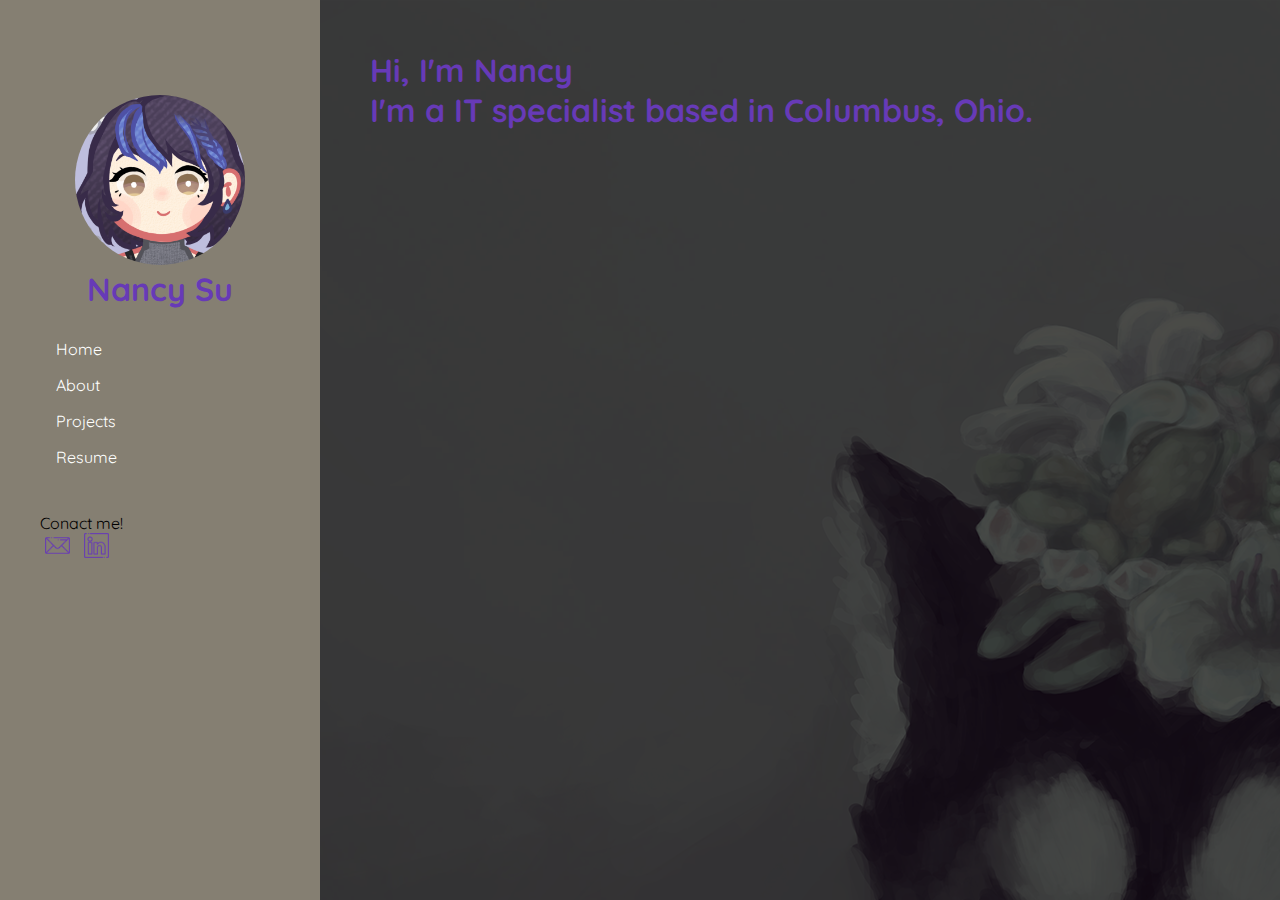
==== index.html @ 274ccd72 "update" ====
<!DOCTYPE html>
<html>
<head>
	<link rel="stylesheet" type="text/css" href="style.css">
<title>Home</title>
<style>

	@import url('https://fonts.googleapis.com/css2?family=Quicksand&display=swap');

	.transparent {
		zoom: 1;
		filter: alpha(opacity=50);
		opacity: 0.5;
	}
	:root{
		--bgColor: #121212;
		--primColor: #857f72;
		--secColor: #673AB7;
	}
	body {
		background-image: url("images/17d.png");
		font-family: 'Quicksand', sans-serif;
	}
	.sidebox {
		top:0;
		left: 0;
		bottom: 0;
		right: 75%;
    	background-color: var(--primColor);
		padding: 45px 40px;
		overflow-y: auto;
		position: absolute;
		width: auto;
		height: auto;
	}
	.main-section {
		display: block;
		color: white;
		top:0;
		left: 25%;
		bottom: 0;
		right:0;
    	background-color: rgba(0,0,0,.7);\
		overflow-y: auto;
		position: absolute;
		padding: 50px;
		width: auto;
		height: auto;
	}
	nav {
		padding-top: 30px;
		padding-bottom: 30px;
	}
	.navlist {
  	  list-style-type: none;
  	  overflow: hidden;
	}
	.navlistitem {
		text-align: left;
		float: center;
	}
	.navlistitem a {
	    text-decoration: none;
	    display: block;
	    padding-left: 16px;
	    padding-right: 16px;
	    padding-bottom: 16px;
	    color: white;
	}
	.navlistitem a:hover {
  	  color: var(--secColor);
	}
	.headshot {
		margin-top: 50px;
		border-radius: 100px;
		height: 170px;
		width: 170px;
	}
    .contacticon {
        width: 30px;
        height: 30px;
        position: relative;
        display: inline-block;
        margin-left: 5px;
    }
    .contacticon .img-top {
        display: none;
        position: absolute;
        top: 0;
        left: 0;
        z-index: 99;
    }
    .contacticon:hover .img-top {
        display: inline;
    }
</style>
</head>
<body>

<div class ="sidebox">
<center><img class ="headshot" src="images/2_2_by_matryoshka_ruth_df1prsb.png" alt="headshot picture">
<h1>Nancy Su</h1></center>
<nav>
<ul class="navlist">
	<li class="navlistitem"><a href="index.html">Home</a></li> 
	<li class="navlistitem"><a href="about.html">About</a></li> 
	<li class="navlistitem"><a href="projects.html">Projects</a></li>
	<li class="navlistitem"><a href="Resume.pdf">Resume</a></li>
	</ul>
	</nav>
	
Conact me!<br>
    <a href="mailto:zifen.su@outlook.com"><div class="contacticon">
    	<img src="images/emailhover.png"  height="25px" width="25px" alt="Email Icon">
        <img src="images/email.png" class="img-top" height="25px" width="25px" alt="Email Icon Hover">
		</div></a>
	<a href="https://www.linkedin.com/in/zifen-su/">
	    <div class="contacticon">
    	<img src="images/linkedinhover.png"  height="25px" width="25px" alt="Email Icon">
        <img src="images/linkedin.png" class="img-top" height="25px" width="25px" alt="Email Icon Hover">
		</div></a>
	
</div> /*end of sidebar*/
<div class="main-section">
<h1>Hi, I'm Nancy<br>
I'm a IT specialist based in Columbus, Ohio.</h1>


</div>
</body>
</html>
---- style.css ----
*{
	margin: 0;
	padding: 0;
	box-sizing: border-box;
}
h1 {
	color: var(--secColor);
	font-family: 'Quicksand', sans-serif;
}
h2{
	color: var(--primColor);
	font-size: 50px;
	border-bottom-style: solid;
	border-bottom-color: #121212;
	margin-bottom: 15px;
	}
h3 {
	font-weight: normal;
	font-size: 15px;
}
p {
	text-align: justify;
	padding-left: 10px;
	border-left-style: dotted;
	border-left-width: 2px;
	border-left-color: var(--secColor);
	margin-left: 20px;
	margin-top: 10px;
	margin-bottom: 10px;
}
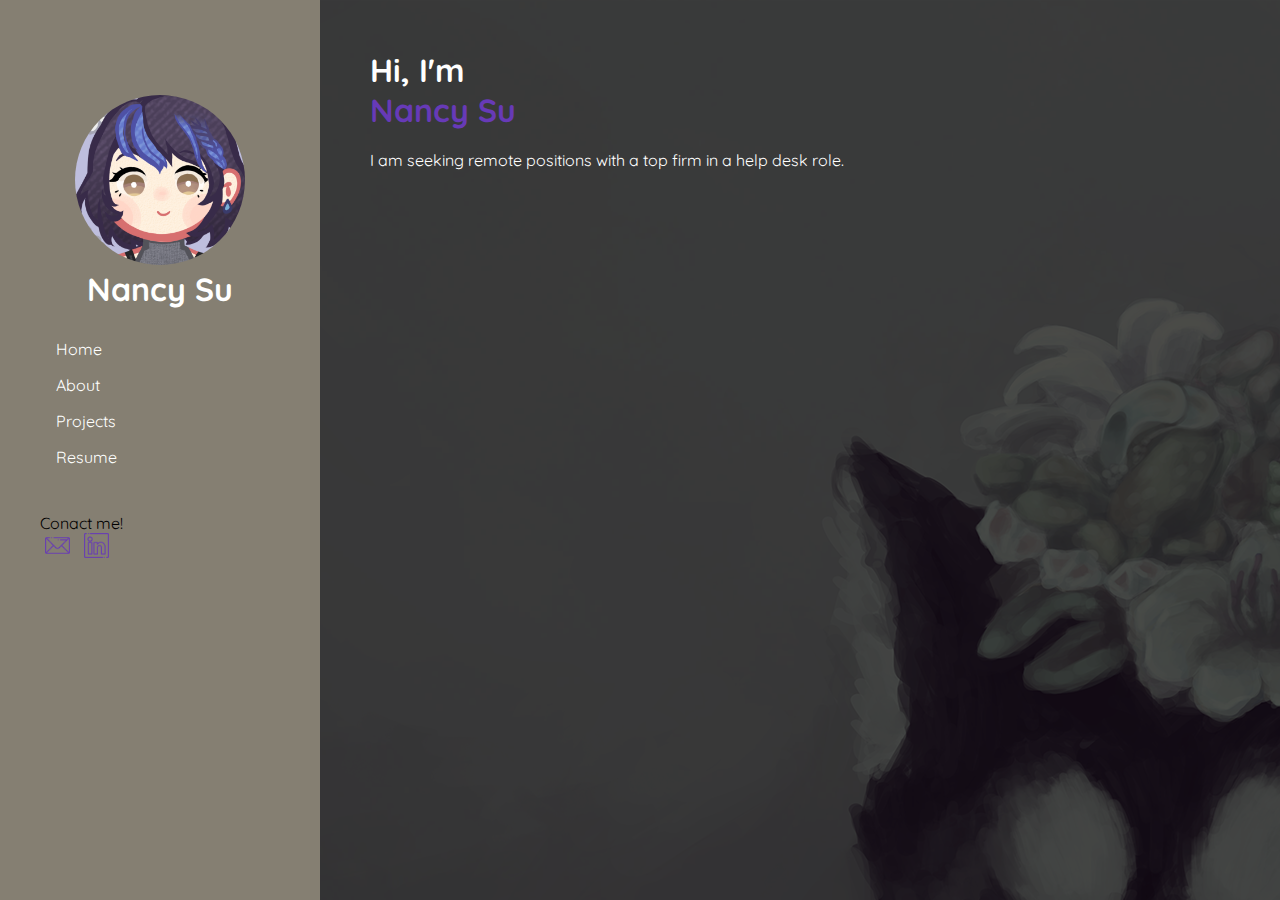
==== commit 17e717dd: "update!! almost done" ====
--- a/index.html
+++ b/index.html
@@ -99,13 +99,13 @@
 
 <div class ="sidebox">
 <center><img class ="headshot" src="images/2_2_by_matryoshka_ruth_df1prsb.png" alt="headshot picture">
-<h1>Nancy Su</h1></center>
+<h1 style="color:white;">Nancy Su</h1></center>
 <nav>
 <ul class="navlist">
 	<li class="navlistitem"><a href="index.html">Home</a></li> 
 	<li class="navlistitem"><a href="about.html">About</a></li> 
 	<li class="navlistitem"><a href="projects.html">Projects</a></li>
-	<li class="navlistitem"><a href="Resume.pdf">Resume</a></li>
+	<li class="navlistitem"><a href="Resume.pdf" target="_blank">Resume</a></li>
 	</ul>
 	</nav>
 	
@@ -122,8 +122,8 @@
 	
 </div> /*end of sidebar*/
 <div class="main-section">
-<h1>Hi, I'm Nancy<br>
-I'm a IT specialist based in Columbus, Ohio.</h1>
+<h1 style="color:white;">Hi, I'm <h1 style="color:var(--secColor);">Nancy Su</h1><br>
+I am seeking remote positions with a top firm in a help desk role.</h1>
 
 
 </div>
--- a/style.css
+++ b/style.css
@@ -28,4 +28,23 @@
 	margin-top: 10px;
 	margin-bottom: 10px;
 }
-
+#red {
+	background-color: #FAA0A0;
+	border-color: #FF4545;
+}
+#orange {
+	background-color:#FAC898;
+	border-color: #FC9532;
+}
+#yellow {
+	background-color:#FFFAA0;
+	border-bottom-color:#FCF012;
+}
+#blue {
+	background-color: #A7C7E7;
+	border-color: #4FA5FB;
+}
+#green {
+	background-color:#C1E1C1;
+	border-color: #5EF85E;
+}
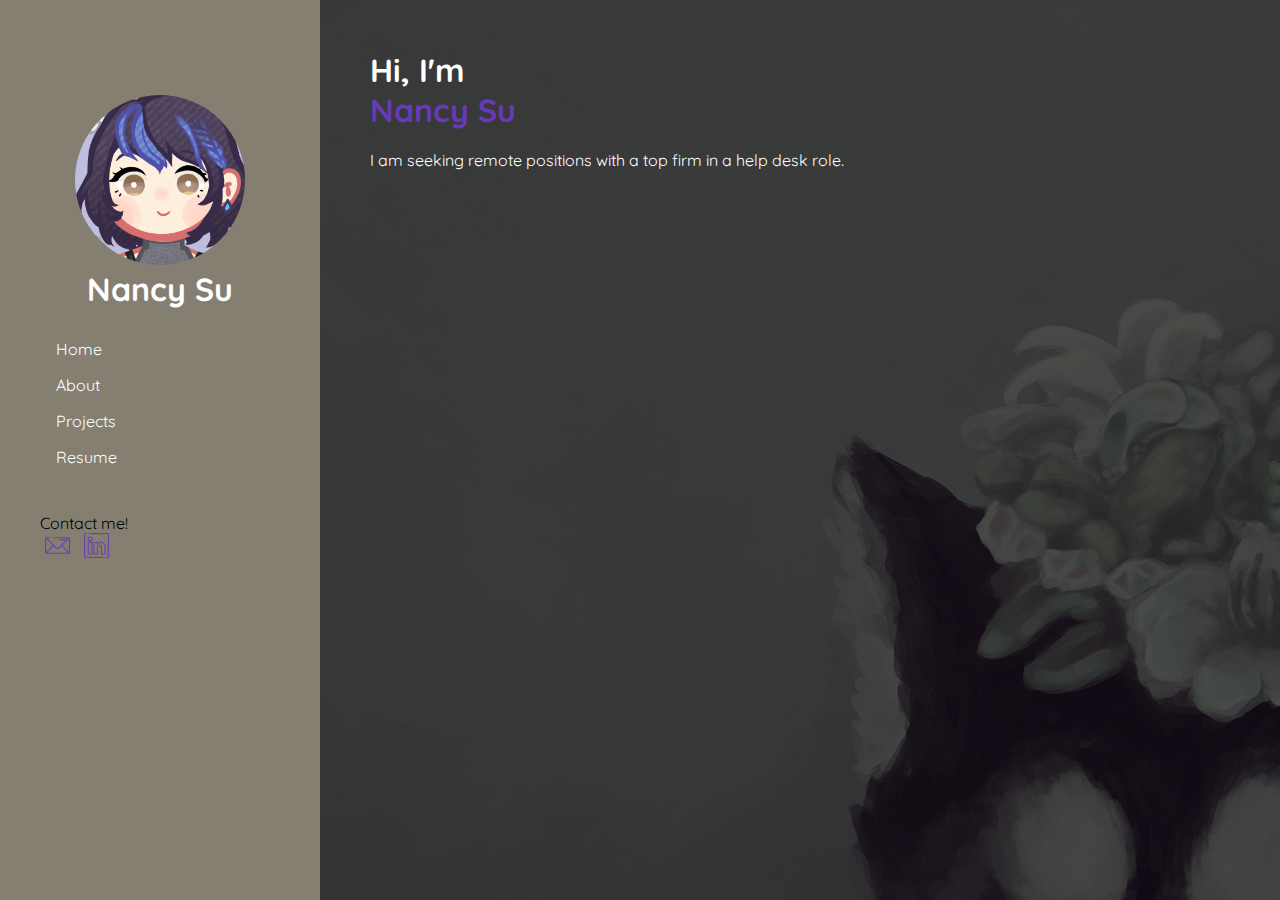
==== commit 06ef8967: "learning how to code" ====
--- a/index.html
+++ b/index.html
@@ -109,7 +109,7 @@
 	</ul>
 	</nav>
 	
-Conact me!<br>
+Contact me!<br>
     <a href="mailto:zifen.su@outlook.com"><div class="contacticon">
     	<img src="images/emailhover.png"  height="25px" width="25px" alt="Email Icon">
         <img src="images/email.png" class="img-top" height="25px" width="25px" alt="Email Icon Hover">
--- a/style.css
+++ b/style.css
@@ -28,23 +28,39 @@
 	margin-top: 10px;
 	margin-bottom: 10px;
 }
-#red {
+.skillstag {
+    height: auto;
+    width: fit-content;
+    border: 2px solid;
+    border-radius: 10px;
+    padding-left: 5px;
+    padding-right: 5px;
+    margin-top: 10px;
+    margin-right: 8px;
+	color:black;
+	font-weight: bold;
+	opacity: .8;
+	}
+.skillstag:hover{
+	opacity: 1;
+}
+.red {
 	background-color: #FAA0A0;
 	border-color: #FF4545;
 }
-#orange {
+.orange {
 	background-color:#FAC898;
 	border-color: #FC9532;
 }
-#yellow {
+.yellow {
 	background-color:#FFFAA0;
-	border-bottom-color:#FCF012;
+	border-color:#FCF012;
 }
-#blue {
+.blue {
 	background-color: #A7C7E7;
 	border-color: #4FA5FB;
 }
-#green {
+.green {
 	background-color:#C1E1C1;
 	border-color: #5EF85E;
 }
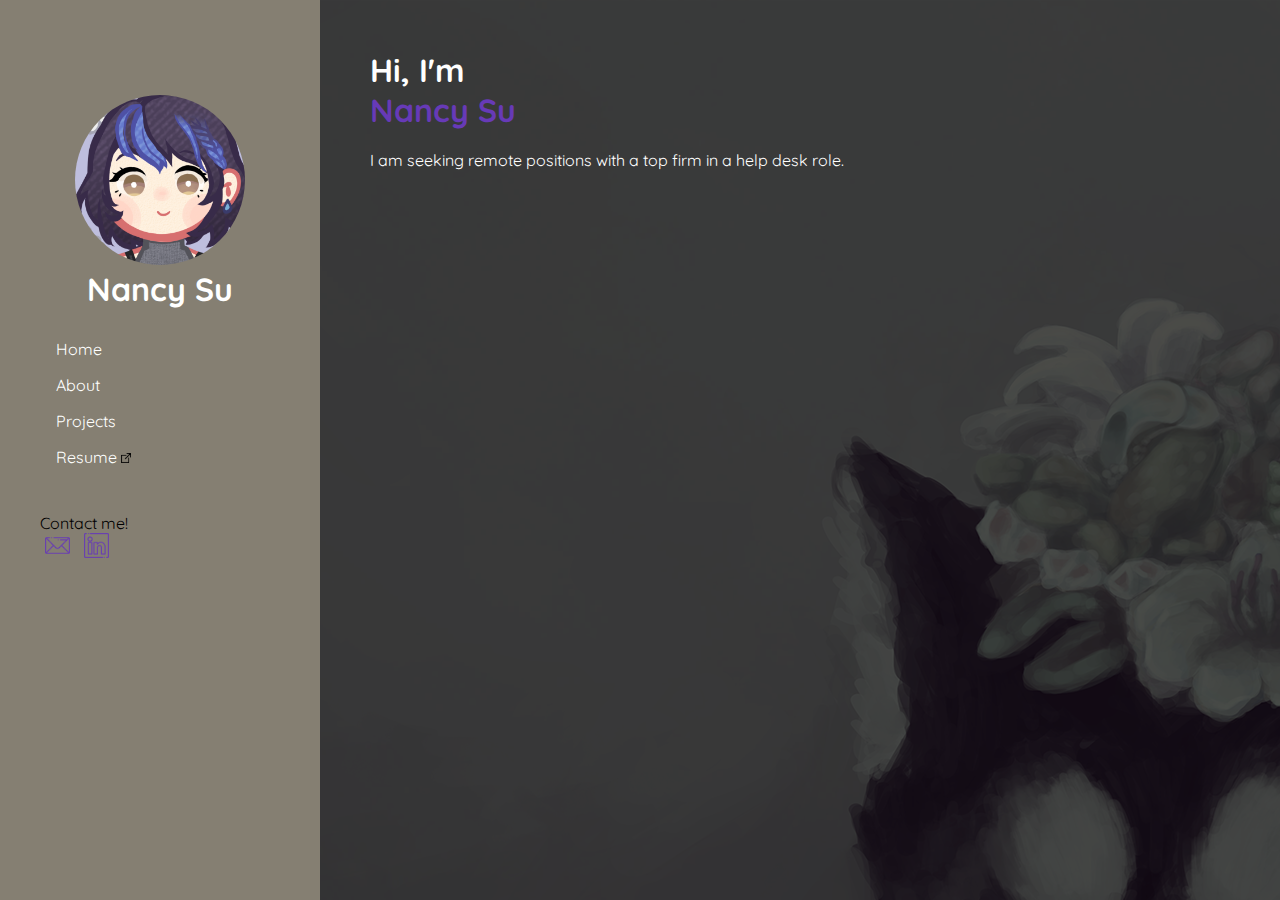
==== commit 7e83c431: "updated icons" ====
--- a/index.html
+++ b/index.html
@@ -105,7 +105,7 @@
 	<li class="navlistitem"><a href="index.html">Home</a></li> 
 	<li class="navlistitem"><a href="about.html">About</a></li> 
 	<li class="navlistitem"><a href="projects.html">Projects</a></li>
-	<li class="navlistitem"><a href="Resume.pdf" target="_blank">Resume</a></li>
+	<li class="navlistitem"><a href="Resume.pdf" target="_blank">Resume <img src="images/foreign.png" height="10px" width="10px"></a></li>
 	</ul>
 	</nav>
 	
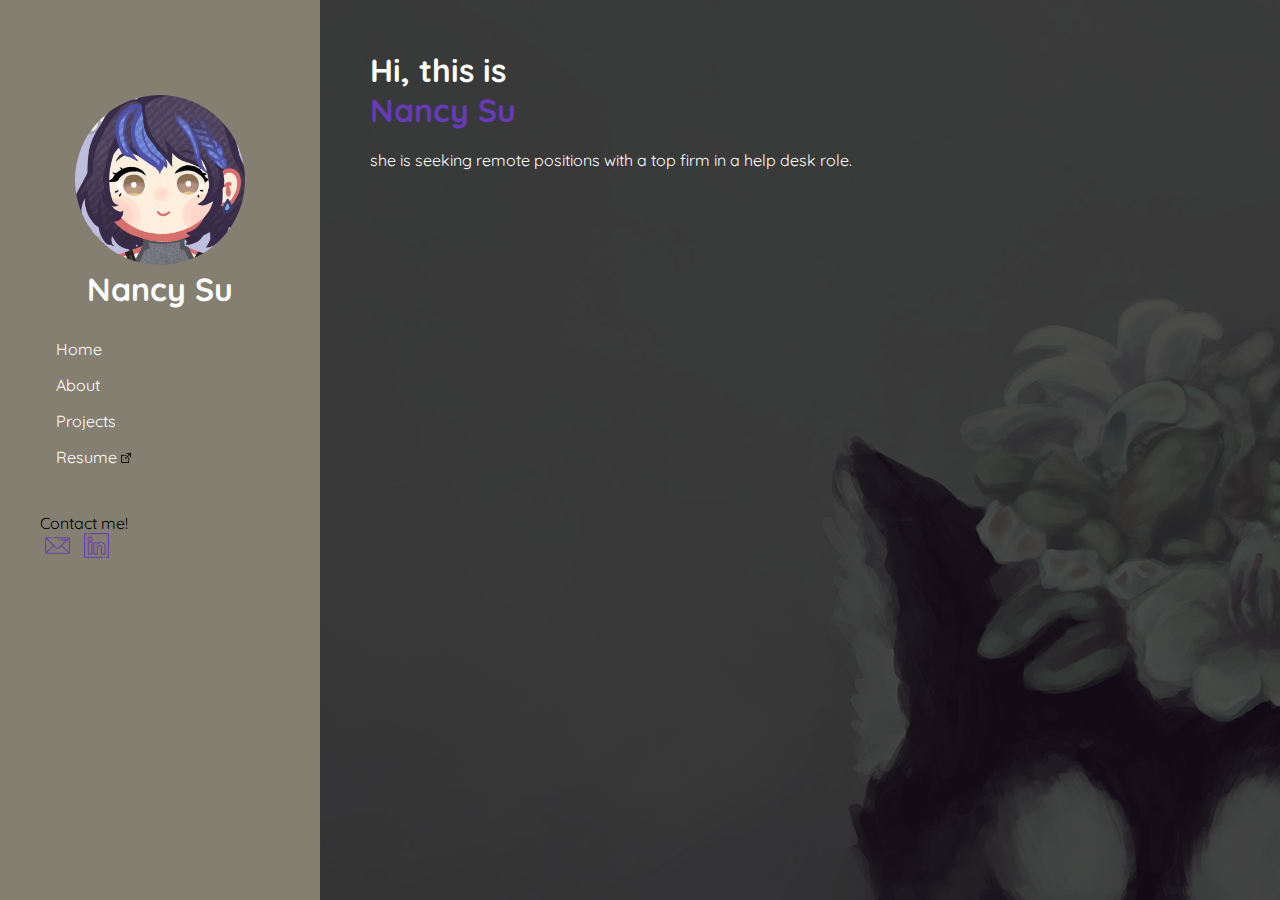
==== commit b0c01ed0: "first person to third person" ====
--- a/index.html
+++ b/index.html
@@ -122,8 +122,8 @@
 	
 </div> /*end of sidebar*/
 <div class="main-section">
-<h1 style="color:white;">Hi, I'm <h1 style="color:var(--secColor);">Nancy Su</h1><br>
-I am seeking remote positions with a top firm in a help desk role.</h1>
+<h1 style="color:white;">Hi, this is<h1 style="color:var(--secColor);">Nancy Su</h1><br>
+she is seeking remote positions with a top firm in a help desk role.</h1>
 
 
 </div>
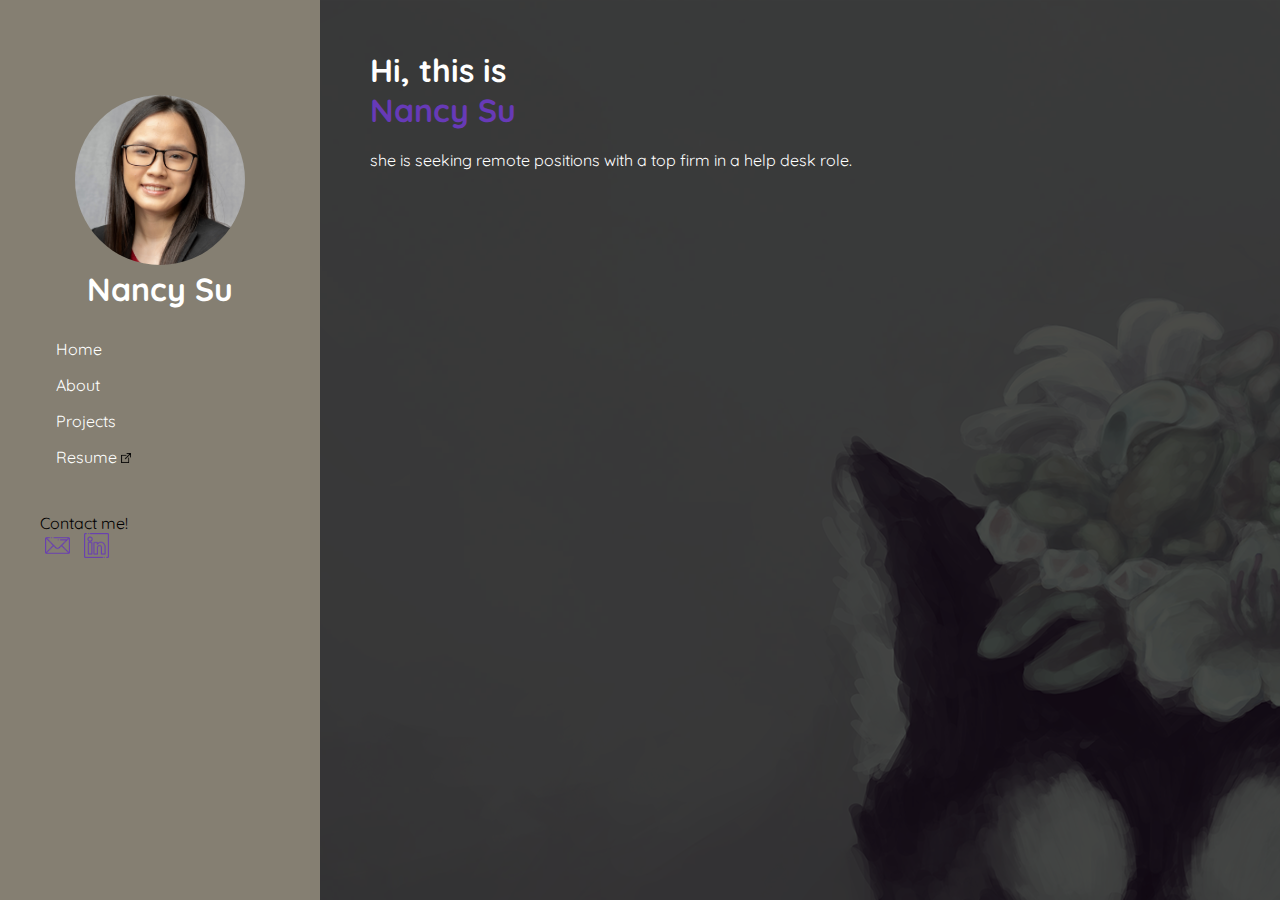
==== commit 1c95b13c: "updated headshot" ====
--- a/index.html
+++ b/index.html
@@ -98,14 +98,14 @@
 <body>
 
 <div class ="sidebox">
-<center><img class ="headshot" src="images/2_2_by_matryoshka_ruth_df1prsb.png" alt="headshot picture">
+<center><img class ="headshot" src="images/Nancy Su Headshot 2022.jpg" alt="headshot picture">
 <h1 style="color:white;">Nancy Su</h1></center>
 <nav>
 <ul class="navlist">
 	<li class="navlistitem"><a href="index.html">Home</a></li> 
 	<li class="navlistitem"><a href="about.html">About</a></li> 
 	<li class="navlistitem"><a href="projects.html">Projects</a></li>
-	<li class="navlistitem"><a href="Resume.pdf" target="_blank">Resume <img src="images/foreign.png" height="10px" width="10px"></a></li>
+	<li class="navlistitem"><a href="Resume.pdf" target="_blank">Resume <img src="images/foreign.png" height="10px" width="10px" alt="External indicator"></a></li>
 	</ul>
 	</nav>
 	
--- a/style.css
+++ b/style.css
@@ -3,6 +3,7 @@
 	padding: 0;
 	box-sizing: border-box;
 }
+
 h1 {
 	color: var(--secColor);
 	font-family: 'Quicksand', sans-serif;
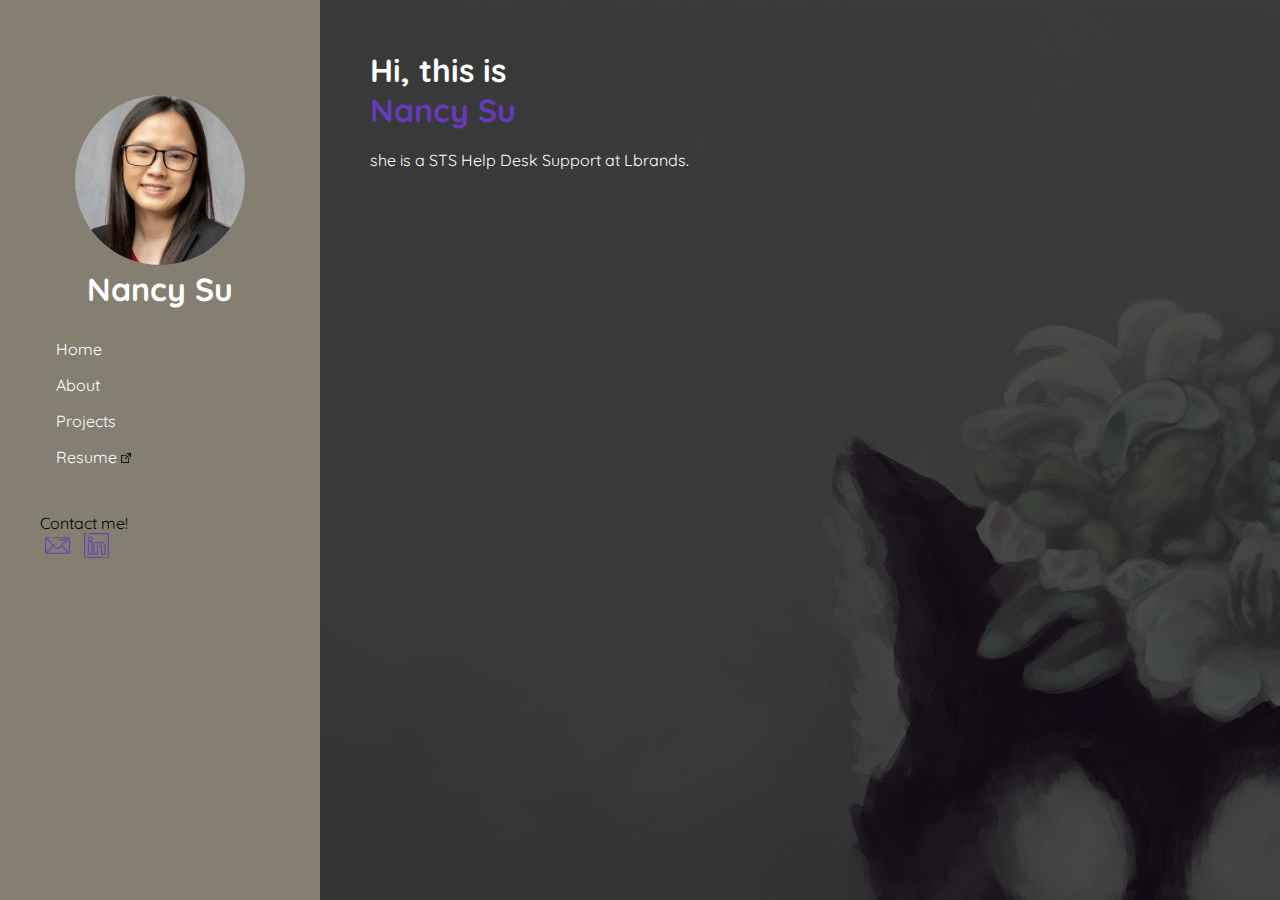
==== commit 6804cbef: "Update" ====
--- a/index.html
+++ b/index.html
@@ -123,7 +123,7 @@
 </div> /*end of sidebar*/
 <div class="main-section">
 <h1 style="color:white;">Hi, this is<h1 style="color:var(--secColor);">Nancy Su</h1><br>
-she is seeking remote positions with a top firm in a help desk role.</h1>
+she is a STS Help Desk Support at Lbrands.</h1>
 
 
 </div>
--- a/style.css
+++ b/style.css
@@ -3,7 +3,10 @@
 	padding: 0;
 	box-sizing: border-box;
 }
-
+a {
+	color: inherit; 
+	text-decoration: none;
+} 
 h1 {
 	color: var(--secColor);
 	font-family: 'Quicksand', sans-serif;
